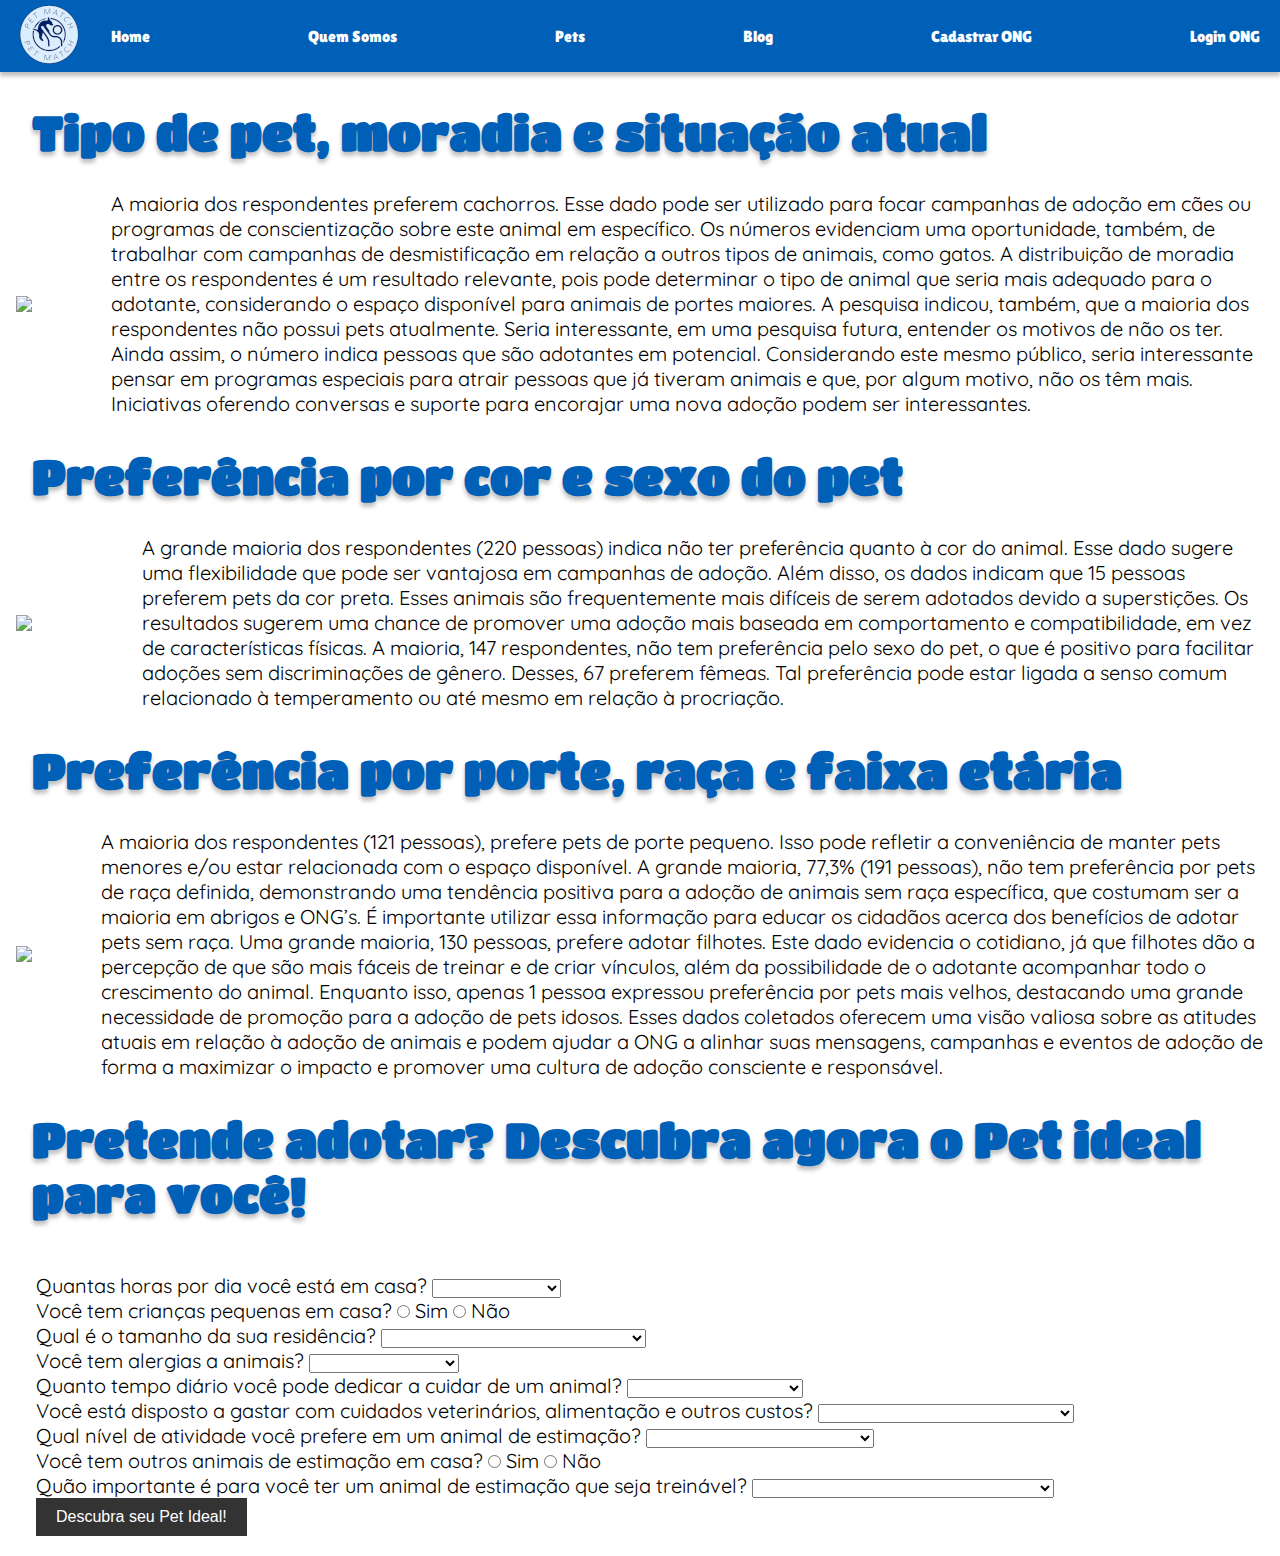
==== blog.html @ 77b917ac "Create blog.html" ====
<!DOCTYPE html>
<html lang="en">
<head>
<meta charset="UTF-8">
<title>Questionário de Adoção de Pet</title>
<link rel="stylesheet" type="text/css" href="styles.css">
</head>
    
    <section class="cabecalho">
        <a href="index.html"><img src="img/logo-menor.png" alt="logo Petmatching"></a>
            <nav class="cabecalho-menu">
            <a class=cabecalho-menu-item href="index.html">Home</a>
            <a class=cabecalho-menu-item href="index.html#quem_somos">Quem Somos</a>
            <a class=cabecalho-menu-item href="index.html#pets">Pets</a>
            <a class=cabecalho-menu-item href="index.html#blog.html">Blog</a>
            <a class=cabecalho-menu-item href="cadastro ong.html">Cadastrar ONG</a>
            <a class=cabecalho-menu-item href="login.html">Login ONG</a>
            </nav>
    </section>
    
    <body>
        <section class="info_pet">
            <h1> Tipo de pet, moradia e situação atual</h1>
            <div class="info_pet_1">
                <img class="imagem_blog" src="analise1.png">
                <p>
                    A maioria dos respondentes preferem cachorros. Esse dado pode ser utilizado para focar campanhas de adoção em cães ou programas de conscientização sobre este animal em específico. Os números evidenciam uma oportunidade, também, de trabalhar com campanhas de desmistificação em relação a outros tipos de animais, como gatos.
                    A distribuição de moradia entre os respondentes é um resultado relevante, pois pode determinar o tipo de animal que seria mais adequado para o adotante, considerando o espaço disponível para animais de portes maiores.
                    A pesquisa indicou, também, que a maioria dos respondentes não possui pets atualmente. Seria interessante, em uma pesquisa futura, entender os motivos de não os ter. Ainda assim, o número indica pessoas que são adotantes em potencial. Considerando este mesmo público, seria interessante pensar em programas especiais para atrair pessoas que já tiveram animais e que, por algum motivo, não os têm mais. Iniciativas oferendo conversas e suporte para encorajar uma nova adoção podem ser interessantes.
                </p>
            </div>

        </section>
        
        <h1>
            Preferência por cor e sexo do pet
        </h1>
        <div class="info_pet_2">
            <img class="imagem_blog" src="analise2.png">
            <p>
                A grande maioria dos respondentes (220 pessoas) indica não ter preferência quanto à cor do animal. Esse dado sugere uma flexibilidade que pode ser vantajosa em campanhas de adoção. Além disso, os dados indicam que 15 pessoas preferem pets da cor preta. Esses animais são frequentemente mais difíceis de serem adotados devido a superstições. Os resultados sugerem uma chance de promover uma adoção mais baseada em comportamento e compatibilidade, em vez de características físicas.
                A maioria, 147 respondentes, não tem preferência pelo sexo do pet, o que é positivo para facilitar adoções sem discriminações de gênero. Desses, 67 preferem fêmeas. Tal preferência pode estar ligada a senso comum relacionado à temperamento ou até mesmo em relação à procriação. 
            </p>
        </div>

        <h1> Preferência por porte, raça e faixa etária</h1>
        <div class="info_pet_3">
            <img class="imagem_blog" src="analise2.png">
            <p> 
                A maioria dos respondentes (121 pessoas), prefere pets de porte pequeno. Isso pode refletir a conveniência de manter pets menores e/ou estar relacionada com o espaço disponível.
                A grande maioria, 77,3% (191 pessoas), não tem preferência por pets de raça definida, demonstrando uma tendência positiva para a adoção de animais sem raça específica, que costumam ser a maioria em abrigos e ONG’s. É importante utilizar essa informação para educar os cidadãos acerca dos benefícios de adotar pets sem raça.
                Uma grande maioria, 130 pessoas, prefere adotar filhotes. Este dado evidencia o cotidiano, já que filhotes dão a percepção de que são mais fáceis de treinar e de criar vínculos, além da possibilidade de o adotante acompanhar todo o crescimento do animal. Enquanto isso, apenas 1 pessoa expressou preferência por pets mais velhos, destacando uma grande necessidade de promoção para a adoção de pets idosos.
                Esses dados coletados oferecem uma visão valiosa sobre as atitudes atuais em relação à adoção de animais e podem ajudar a ONG a alinhar suas mensagens, campanhas e eventos de adoção de forma a maximizar o impacto e promover uma cultura de adoção consciente e responsável.
            </p>
        </div>
                <h1>Pretende adotar? Descubra agora o Pet ideal para você!</h1>
                <div class="blog_formulario">
                    <form id="petSurveyForm">
                    <p>Quantas horas por dia você está em casa?
                        <select name="hoursHome">
                            <option value=""></option>
                            <option value="lessThan4">Menos de 4 horas</option>
                            <option value="between4And8">Entre 4 e 8 horas</option>
                            <option value="moreThan8">Mais de 8 horas</option>
                        </select>
                    </p>
                    <p>Você tem crianças pequenas em casa?
                        <input type="radio" name="children" value="yes"> Sim
                        <input type="radio" name="children" value="no"> Não
                    </p>
                    <p>Qual é o tamanho da sua residência?
                        <select name="houseSize">
                            <option value=""></option>
                            <option value="small">Apartamento pequeno</option>
                            <option value="medium">Casa ou apartamento de tamanho médio</option>
                            <option value="large">Casa grande com quintal</option>
                        </select>
                    </p>
                    <p>Você tem alergias a animais?
                        <select name="allergies">
                            <option value=""></option>
                            <option value="severe">Sim, alergias severas</option>
                            <option value="mild">Sim, alergias leves</option>
                            <option value="no">Não tenho alergias</option>
                        </select>
                    </p>
                    <p>Quanto tempo diário você pode dedicar a cuidar de um animal?
                        <select name="timeForPet">
                            <option value=""></option>
                            <option value="lessThan30">Menos de 30 minutos</option>
                            <option value="between30And60">Entre 30 minutos e 1 hora</option>
                            <option value="moreThan60">Mais de 1 hora</option>
                        </select>
                    </p>
                    <p>Você está disposto a gastar com cuidados veterinários, alimentação e outros custos?
                        <select name="expenses">
                            <option value=""></option>
                            <option value="noLimit">Sim, não me preocupo com os custos</option>
                            <option value="moderate">Posso gastar uma quantia moderada</option>
                            <option value="limited">Prefiro não ter muitos gastos adicionais</option>
                        </select>
                    </p>
                    <p>Qual nível de atividade você prefere em um animal de estimação?
                        <select name="activityLevel">
                            <option value=""></option>
                            <option value="high">Alto, gosto de animais muito ativos</option>
                            <option value="moderate">Moderado, prefiro um equilíbrio</option>
                            <option value="low">Baixo, prefiro animais mais calmos</option>
                        </select>
                    </p>
                    <p>Você tem outros animais de estimação em casa?
                        <input type="radio" name="otherPets" value="yes"> Sim
                        <input type="radio" name="otherPets" value="no"> Não
                    </p>
                    <p>Quão importante é para você ter um animal de estimação que seja treinável?
                        <select name="trainability">
                            <option value=""></option>
                            <option value="very">Muito importante, quero ensinar muitos truques</option>
                            <option value="somewhat">Algo importante, mas não essencial</option>
                            <option value="notImportant">Não é importante</option>
                        </select>
                    </p>
                    <button type="button" onclick="calculateResult()">Descubra seu Pet Ideal!</button>
                    </form>
                    <div id="resultado">
                        <p id="resultText"></p>
                        <img class="imagem_blog" id="resultImage" src="" alt="Resultado da Imagem">
                    </div>

                
                </div>

        </section>
        
    
            <script>
            function calculateResult() {
                var scores = { dog: 0, cat: 0, none: 0 };
                
                // valores
                var form = document.forms[0];
                var hoursHome = form.elements["hoursHome"].value;
                var children = form.elements["children"].value;
                var houseSize = form.elements["houseSize"].value;
                var allergies = form.elements["allergies"].value;
                var timeForPet = form.elements["timeForPet"].value;
                var expenses = form.elements["expenses"].value;
                var activityLevel = form.elements["activityLevel"].value;
                var otherPets = form.elements["otherPets"].value;
                var trainability = form.elements["trainability"].value;
    
                // calcular pontos
                // Hours Home
                if (hoursHome === "lessThan4") { scores.none += 2; scores.cat += 1; }
                else if (hoursHome === "between4And8") { scores.cat += 1; scores.dog += 1; }
                else if (hoursHome === "moreThan8") { scores.dog += 2; }
    
                // Children
                if (children === "yes") { scores.dog += 2; scores.cat += 1; }
    
                // House Size
                if (houseSize === "small") { scores.cat += 2; scores.none += 1; }
                else if (houseSize === "medium") { scores.cat += 1; scores.dog += 2; }
                else if (houseSize === "large") { scores.dog += 3; }
    
                // Allergies
                if (allergies === "severe") { scores.none += 3; }
                else if (allergies === "mild") { scores.cat += 2; }
                else if (allergies === "no") { scores.cat += 1; scores.dog += 1; }
    
                // Time for Pet
                if (timeForPet === "lessThan30") { scores.none += 3; }
                else if (timeForPet === "between30And60") { scores.cat += 2; }
                else if (timeForPet === "moreThan60") { scores.dog += 2; }
    
                // Expenses
                if (expenses === "noLimit") { scores.dog += 1; scores.cat += 1; }
                else if (expenses === "limited") { scores.none += 2; }
    
                // Activity Level
                if (activityLevel === "high") { scores.dog += 2; }
                else if (activityLevel === "low") { scores.cat += 2; scores.none += 1; }
    
                // Other Pets
                if (otherPets === "yes") {scores.cat += 1;}
                else if (otherPets === "no") {scores.dog += 1;}
    
                // Trainability
                if (trainability === "very") { scores.dog += 2; }
                else if (trainability === "somewhat") { scores.cat += 1; }
    
                var resultText = document.getElementById("resultText");
                var resultImage = document.getElementById("resultImage");
    
                // determinar maxScore
                var maxScore = Math.max(scores.dog, scores.cat, scores.none);
                var result = "";
                if (maxScore === scores.dog) {
                    resultText.innerText = "Um cachorro seria o pet ideal para você!";
                    resultImage.src = "cachorro.jpeg"; 
                    resultImage.alt = "Imagem de um cachorro";
                    resultImage.style.display = "block";
                } else if (maxScore === scores.cat) {
                    resultText.innerText = "Um gato seria o pet ideal para você!";
                    resultImage.src = "gato.jpeg"; 
                    resultImage.alt = "Imagem de um gato";
                    resultImage.style.display = "block";
                } else if (maxScore === scores.none) {
                    resultText.innerText = "Talvez agora não seja o melhor momento para você ter um pet.";
                    resultImage.src = "negando.jpg"; 
                    resultImage.alt = "Imagem simbolizando não adotar um pet";
                    resultImage.style.display = "block";
                }
            }

 
        </script>
    </body>
</html>
---- styles.css ----
@import url('https://fonts.googleapis.com/css2?family=Lilita+One&family=Quicksand:wght@400;700&family=Titan+One&display=swap');

/* Reset de estilos */
*{ 
    margin: 0;
    padding: 0;
    box-sizing: border-box;
    text-decoration: none;
}

/* Cabeçalho */
.cabecalho{
    display: flex;
    flex-direction: row;
    align-items: center;
    justify-content: space-between;
    width: 100%;
    padding: 4px;
    color: #ffffff;
    background: #005FB6;
    box-shadow: 0px 4px 4px rgba(0, 0, 0, 0.25);
}

.cabecalho-menu{
    width: 100%;
    display: flex;
    justify-content: space-between;
    align-content: center;
    align-items: center;
}

/* Conteúdo inicial */

.conteudo_inicial{
    display: flex;
    flex-direction: row;
    justify-content: center;
    align-items: center;
    width: 100%;
    padding: 1em;
}

.conteudo_inicial_titulo {
    font-family: 'Titan One';
    font-size: 5rem;    
    color: #005FB6;
    text-shadow: 0px 4px 4px rgba(0, 0, 0, 0.25);
    margin: 32px;
}

.conteudo_inicial_box {
    display: flex;
    flex-direction: column;
    align-items: center;
    width: 50%;
}

.conteudo_inicial_botao {
    width: 20%;
    height: 2em;
    background: #75BDFF;
    box-shadow: 0px 4px 4px rgba(0, 0, 0, 0.25);
    border-radius: 8px;
    display: flex;
    justify-content: center;
    align-items: center;
    color: #000000;
}

/* Estilos gerais */

body{
    box-sizing: border-box;
    height: 100vh;
    font-family: 'Lilita One';
    font-style: normal;
    font-size: 1rem;
    font-weight: 400;
}

h1{
    font-family: 'Titan One';
    font-size: 3rem;    
    color: #005FB6;
    text-shadow: 0px 4px 4px rgba(0, 0, 0, 0.25);
    margin: 32px;
}

h2{
    font-size: 1.5rem;
}

p, li {
    font-family: 'Quicksand', sans-serif;
    font-size: 1.25rem;
    list-style-type: none;
}

a {
    padding-right: 1em;
    padding-left: 1em;
    color: #ffffff;
}

.botao_voltar {
    color: black;
}

.imagem {
    width: 40%;
}

.imagem_pets{
    width: 80%;
}

.localizacao_link {
    color: #005FB6;
    font-size: 1.5rem;
    padding: 0;
}

a:hover {
    text-decoration: underline;
}

/* Seções */
#quem_somos {
    margin: 1em;
}

.quem_somos_conteudo {
    display: flex;
    justify-content: space-between;
    flex-direction: row;
    gap: 8px;
    margin: 2em;
}

#pets {
    margin: 1em;
}

.pets_conteudo {
    margin: 2em;
    display: flex;
    justify-content: space-between;
}

#blog {
    margin: 1em;
}

.blog_conteudo {
    display: flex;
    justify-content: space-between;
    flex-direction: row;
    align-items: center;
}

.cadastro_ong, .cadastro_pet {
    height: 600px;
}

.cadastro_ong_conteudo, .cadastro_pet_conteudo {
    display: flex;
    align-items: center;
    justify-content: center;
    flex-direction: column;
    margin-top: 5em;
}

.login {
    height: 600px;
    display: flex;
    align-items: center;
    justify-content: center;
}

.login_conteudo {
    display: flex;
    align-items: center;
    justify-content: center;
    flex-direction: column;
    width: 383px;
    height: 228px;
}

.confirmacao_pet {
    margin: 10%;
    display: flex;
    align-items: center;
    justify-content: center;
}

.confirmacao_pet_conteudo, .confirmacao_ong_conteudo {
    display: flex;
    flex-direction: column;
    width: 873px;
    height: auto;
    justify-content: center;
    text-align: center;
    gap: 16px;
    align-items: center;
}

/* Estilo para o formulário de questionário */
.blog_formulario {
    background-color: #fff;
    padding: 20px;
    margin-bottom: 20px;

}

/* Estilo para o resultado do questionário */
#resultText {
    font-size: 18px;
    margin-bottom: 10px;

}

#resultado img {
    display: none;
}

/* Estilo para o botão de descobrir o pet ideal */
button {
    background-color: #333;
    color: #fff;
    padding: 10px 20px;
    border: none;
    cursor: pointer;
    font-size: 16px;
}

button:hover {
    background-color: #555;
}

/* Estilo para as imagens de resultado */
#resultImage {
    max-width: 100%;
    height: auto;
    margin-top: 10px;
}

/* Rodapé */
footer{
    background-color: #005FB6;
}

footer .container {
    display: flex;
    color:white;
}

footer .container ul{ 
    width: 25%;
}

footer .container h3{
    margin-bottom: 16px;
    font-weight: 600;
}

footer .container ul > p {
    margin-bottom: 40px;
}

footer .container li {
    margin: 10px 0;
}

/* Blog */



/* Responsividade */
@media screen and (max-width: 768px) {
    .cabecalho {
        flex-direction: row;
        justify-content: space-between;
        align-items: center;
        
    }

    .cabecalho-menu {
        width: 100%;
        flex-direction: column;
        justify-content: center;
        align-items: center;
    }

    .conteudo_inicial_titulo {
        font-size: 3rem;
        margin: 16px;
        text-align: center;
    }

    .conteudo_inicial_box {
        width: 100%;
    }

    .conteudo_inicial_botao {
        width: 50%;
        display: flex;
        justify-content: center;
        align-items: center;
    }

    .quem_somos_conteudo {
        flex-direction: column;
        gap: 16px;
    }

    #pets {
        height: auto;
    }

    .pets_conteudo {
        flex-direction: column;
        gap: 16px;
    }

    .blog_conteudo {
        flex-direction: column;
        gap: 16px;
    }

    .cadastro_ong_conteudo, .cadastro_pet_conteudo {
        margin-top: 2em;
    }

    .login_conteudo {
        width: 100%;
        height: auto;
    }

    .confirmacao_pet_conteudo, .confirmacao_ong_conteudo {
        width: 100%;
        height: auto;
    }

    footer .container {
        flex-direction: column;
        justify-content: center;
        align-items: center;
    }

    footer .container ul {
        width: 100%;
        text-align: center;
    }


}

.info_pet_1, .info_pet_2, .info_pet_3 {
    margin: 1em;
    display: flex;
    flex-direction: row;
    justify-content: center;
    align-items: center;
}

.imagem_blog{
    width: 65%;
}

.blog_formulario{
    margin: 1em;
    display: flex;
    flex-direction: row;
    justify-content: left;
}
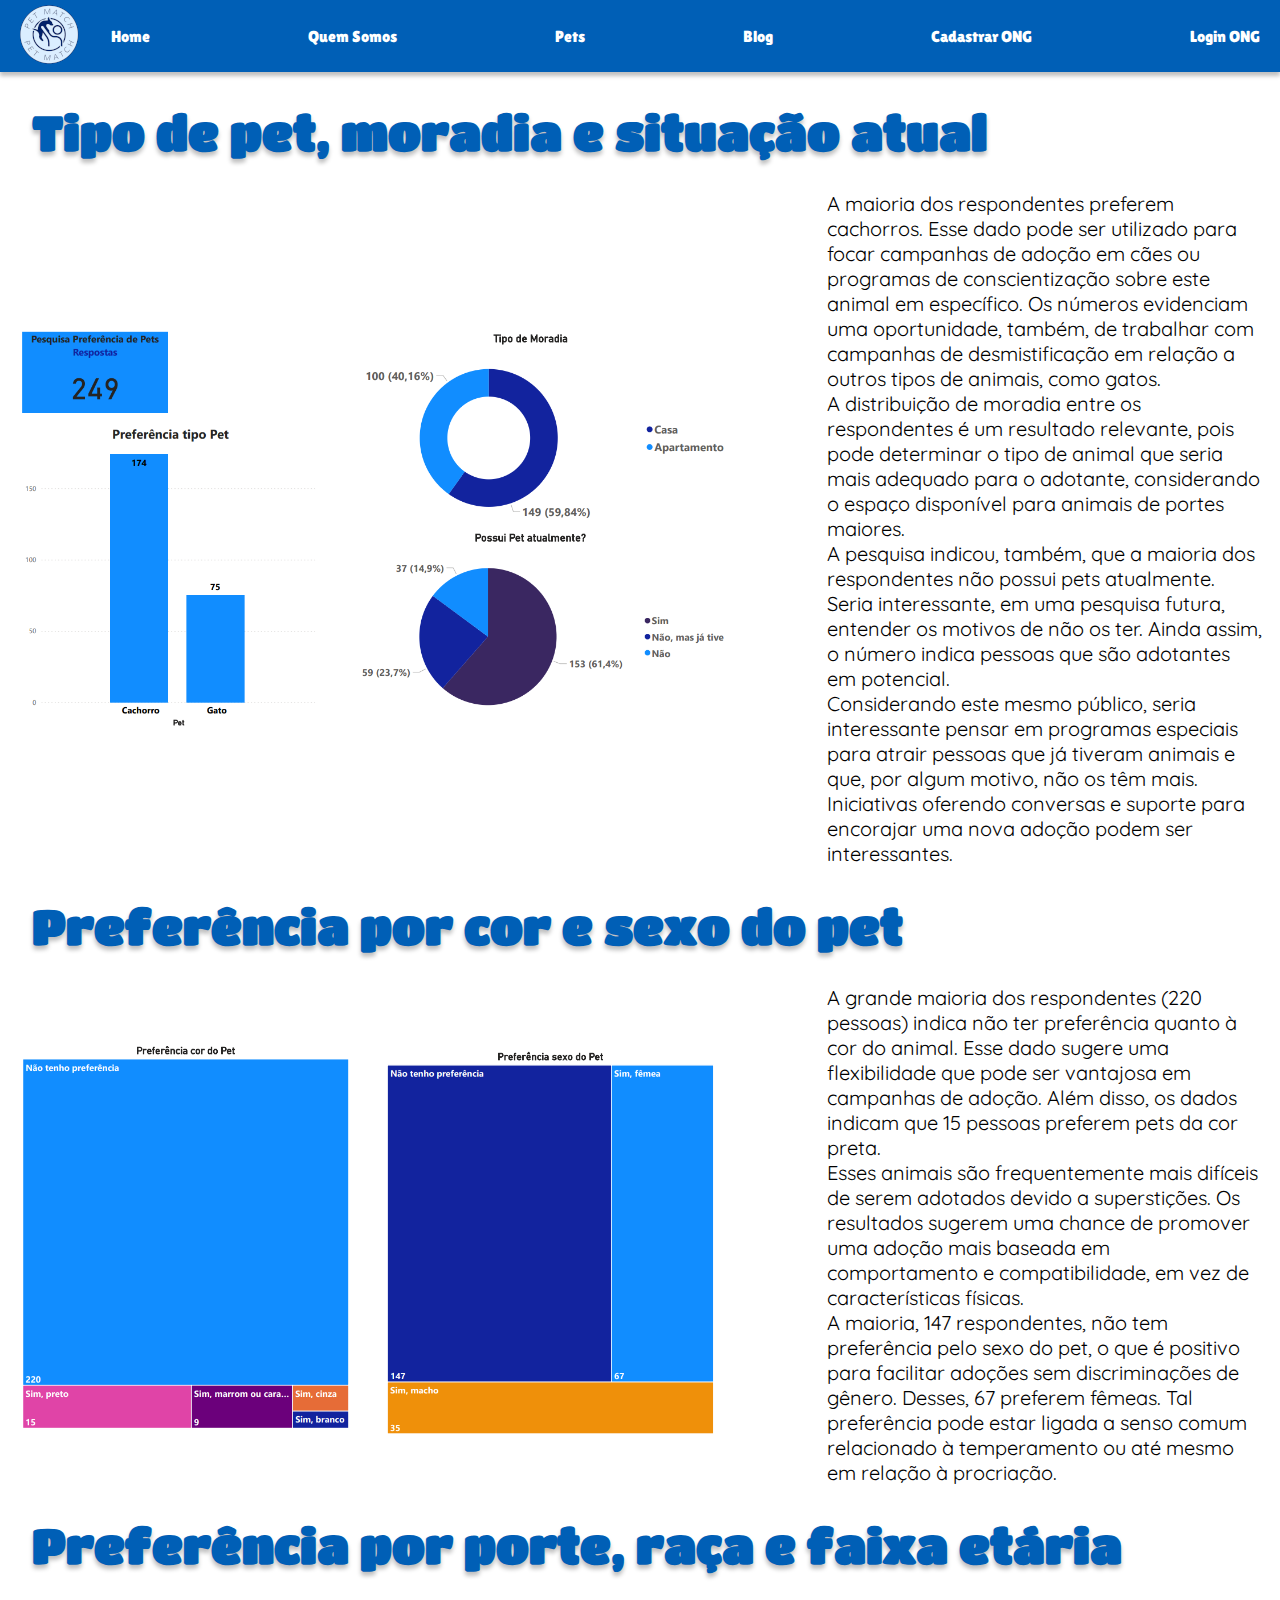
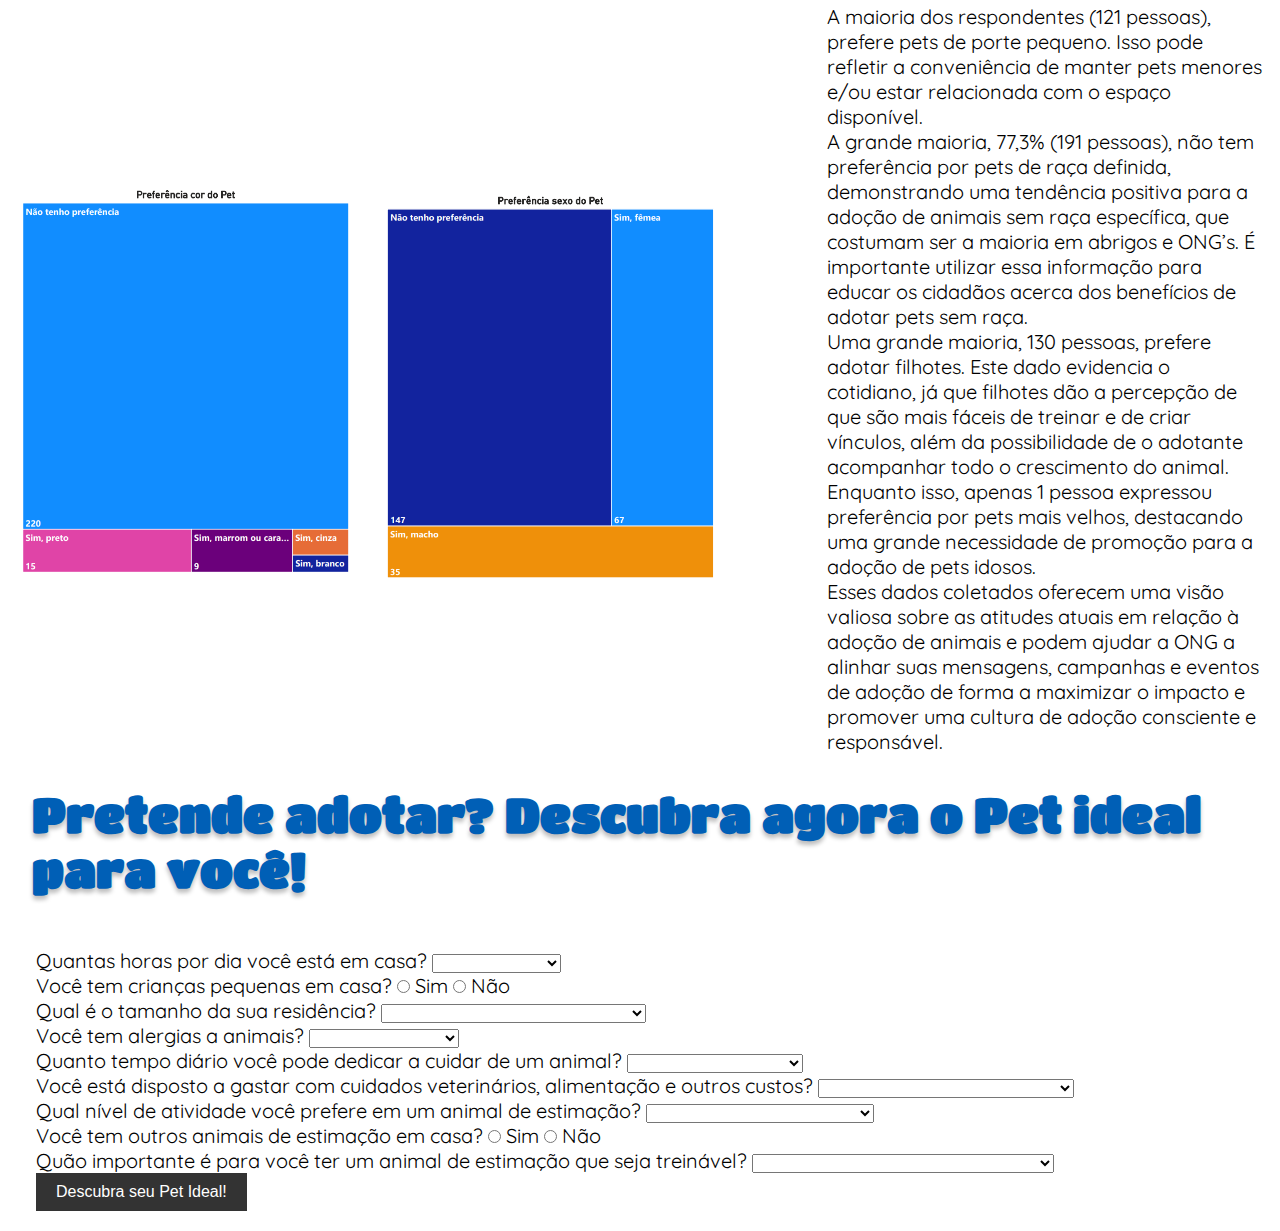
==== commit 5d4373f9: "Update blog.html" ====
--- a/blog.html
+++ b/blog.html
@@ -19,15 +19,23 @@
     </section>
     
     <body>
-        <section class="info_pet">
-            <h1> Tipo de pet, moradia e situação atual</h1>
-            <div class="info_pet_1">
+        <h1> Tipo de pet, moradia e situação atual</h1>
+        <section class="info_pet_1">
                 <img class="imagem_blog" src="analise1.png">
+                <div class="info_pet_1_texto">
                 <p>
                     A maioria dos respondentes preferem cachorros. Esse dado pode ser utilizado para focar campanhas de adoção em cães ou programas de conscientização sobre este animal em específico. Os números evidenciam uma oportunidade, também, de trabalhar com campanhas de desmistificação em relação a outros tipos de animais, como gatos.
-                    A distribuição de moradia entre os respondentes é um resultado relevante, pois pode determinar o tipo de animal que seria mais adequado para o adotante, considerando o espaço disponível para animais de portes maiores.
-                    A pesquisa indicou, também, que a maioria dos respondentes não possui pets atualmente. Seria interessante, em uma pesquisa futura, entender os motivos de não os ter. Ainda assim, o número indica pessoas que são adotantes em potencial. Considerando este mesmo público, seria interessante pensar em programas especiais para atrair pessoas que já tiveram animais e que, por algum motivo, não os têm mais. Iniciativas oferendo conversas e suporte para encorajar uma nova adoção podem ser interessantes.
-                </p>
+                </p>
+                <p>
+                    A distribuição de moradia entre os respondentes é um resultado relevante, pois pode determinar o tipo de animal que seria mais adequado para o adotante, considerando o espaço disponível para animais de portes maiores. 
+                </p>
+                <p>
+                    A pesquisa indicou, também, que a maioria dos respondentes não possui pets atualmente. Seria interessante, em uma pesquisa futura, entender os motivos de não os ter. Ainda assim, o número indica pessoas que são adotantes em potencial.
+                </p>
+                <p>
+                    Considerando este mesmo público, seria interessante pensar em programas especiais para atrair pessoas que já tiveram animais e que, por algum motivo, não os têm mais. Iniciativas oferendo conversas e suporte para encorajar uma nova adoção podem ser interessantes.
+                </p>
+
             </div>
 
         </section>
@@ -35,23 +43,46 @@
         <h1>
             Preferência por cor e sexo do pet
         </h1>
+
+        <section>
+
+        </section>
+
         <div class="info_pet_2">
             <img class="imagem_blog" src="analise2.png">
-            <p>
-                A grande maioria dos respondentes (220 pessoas) indica não ter preferência quanto à cor do animal. Esse dado sugere uma flexibilidade que pode ser vantajosa em campanhas de adoção. Além disso, os dados indicam que 15 pessoas preferem pets da cor preta. Esses animais são frequentemente mais difíceis de serem adotados devido a superstições. Os resultados sugerem uma chance de promover uma adoção mais baseada em comportamento e compatibilidade, em vez de características físicas.
-                A maioria, 147 respondentes, não tem preferência pelo sexo do pet, o que é positivo para facilitar adoções sem discriminações de gênero. Desses, 67 preferem fêmeas. Tal preferência pode estar ligada a senso comum relacionado à temperamento ou até mesmo em relação à procriação. 
-            </p>
+            <div class="info_pet_2_texto">
+                <p>
+                    A grande maioria dos respondentes (220 pessoas) indica não ter preferência quanto à cor do animal. Esse dado sugere uma flexibilidade que pode ser vantajosa em campanhas de adoção. Além disso, os dados indicam que 15 pessoas preferem pets da cor preta.
+                <p>
+                    Esses animais são frequentemente mais difíceis de serem adotados devido a superstições. Os resultados sugerem uma chance de promover uma adoção mais baseada em comportamento e compatibilidade, em vez de características físicas.
+                </p> 
+                <p>
+                    A maioria, 147 respondentes, não tem preferência pelo sexo do pet, o que é positivo para facilitar adoções sem discriminações de gênero. Desses, 67 preferem fêmeas. Tal preferência pode estar ligada a senso comum relacionado à temperamento ou até mesmo em relação à procriação. 
+                </p>
+            </div>
+
         </div>
 
         <h1> Preferência por porte, raça e faixa etária</h1>
         <div class="info_pet_3">
             <img class="imagem_blog" src="analise2.png">
-            <p> 
-                A maioria dos respondentes (121 pessoas), prefere pets de porte pequeno. Isso pode refletir a conveniência de manter pets menores e/ou estar relacionada com o espaço disponível.
-                A grande maioria, 77,3% (191 pessoas), não tem preferência por pets de raça definida, demonstrando uma tendência positiva para a adoção de animais sem raça específica, que costumam ser a maioria em abrigos e ONG’s. É importante utilizar essa informação para educar os cidadãos acerca dos benefícios de adotar pets sem raça.
-                Uma grande maioria, 130 pessoas, prefere adotar filhotes. Este dado evidencia o cotidiano, já que filhotes dão a percepção de que são mais fáceis de treinar e de criar vínculos, além da possibilidade de o adotante acompanhar todo o crescimento do animal. Enquanto isso, apenas 1 pessoa expressou preferência por pets mais velhos, destacando uma grande necessidade de promoção para a adoção de pets idosos.
-                Esses dados coletados oferecem uma visão valiosa sobre as atitudes atuais em relação à adoção de animais e podem ajudar a ONG a alinhar suas mensagens, campanhas e eventos de adoção de forma a maximizar o impacto e promover uma cultura de adoção consciente e responsável.
-            </p>
+            <div class="info_pet_3_texto">
+                <p>
+                    A maioria dos respondentes (121 pessoas), prefere pets de porte pequeno. Isso pode refletir a conveniência de manter pets menores e/ou estar relacionada com o espaço disponível.
+                </p>
+                <p>
+                    A grande maioria, 77,3% (191 pessoas), não tem preferência por pets de raça definida, demonstrando uma tendência positiva para a adoção de animais sem raça específica, que costumam ser a maioria em abrigos e ONG’s. É importante utilizar essa informação para educar os cidadãos acerca dos benefícios de adotar pets sem raça.
+                </p>
+                <p>
+
+                    Uma grande maioria, 130 pessoas, prefere adotar filhotes. Este dado evidencia o cotidiano, já que filhotes dão a percepção de que são mais fáceis de treinar e de criar vínculos, além da possibilidade de o adotante acompanhar todo o crescimento do animal. Enquanto isso, apenas 1 pessoa expressou preferência por pets mais velhos, destacando uma grande necessidade de promoção para a adoção de pets idosos.
+                </p>
+
+                <p>
+                    Esses dados coletados oferecem uma visão valiosa sobre as atitudes atuais em relação à adoção de animais e podem ajudar a ONG a alinhar suas mensagens, campanhas e eventos de adoção de forma a maximizar o impacto e promover uma cultura de adoção consciente e responsável.
+                </p>
+            </div>
+
         </div>
                 <h1>Pretende adotar? Descubra agora o Pet ideal para você!</h1>
                 <div class="blog_formulario">
